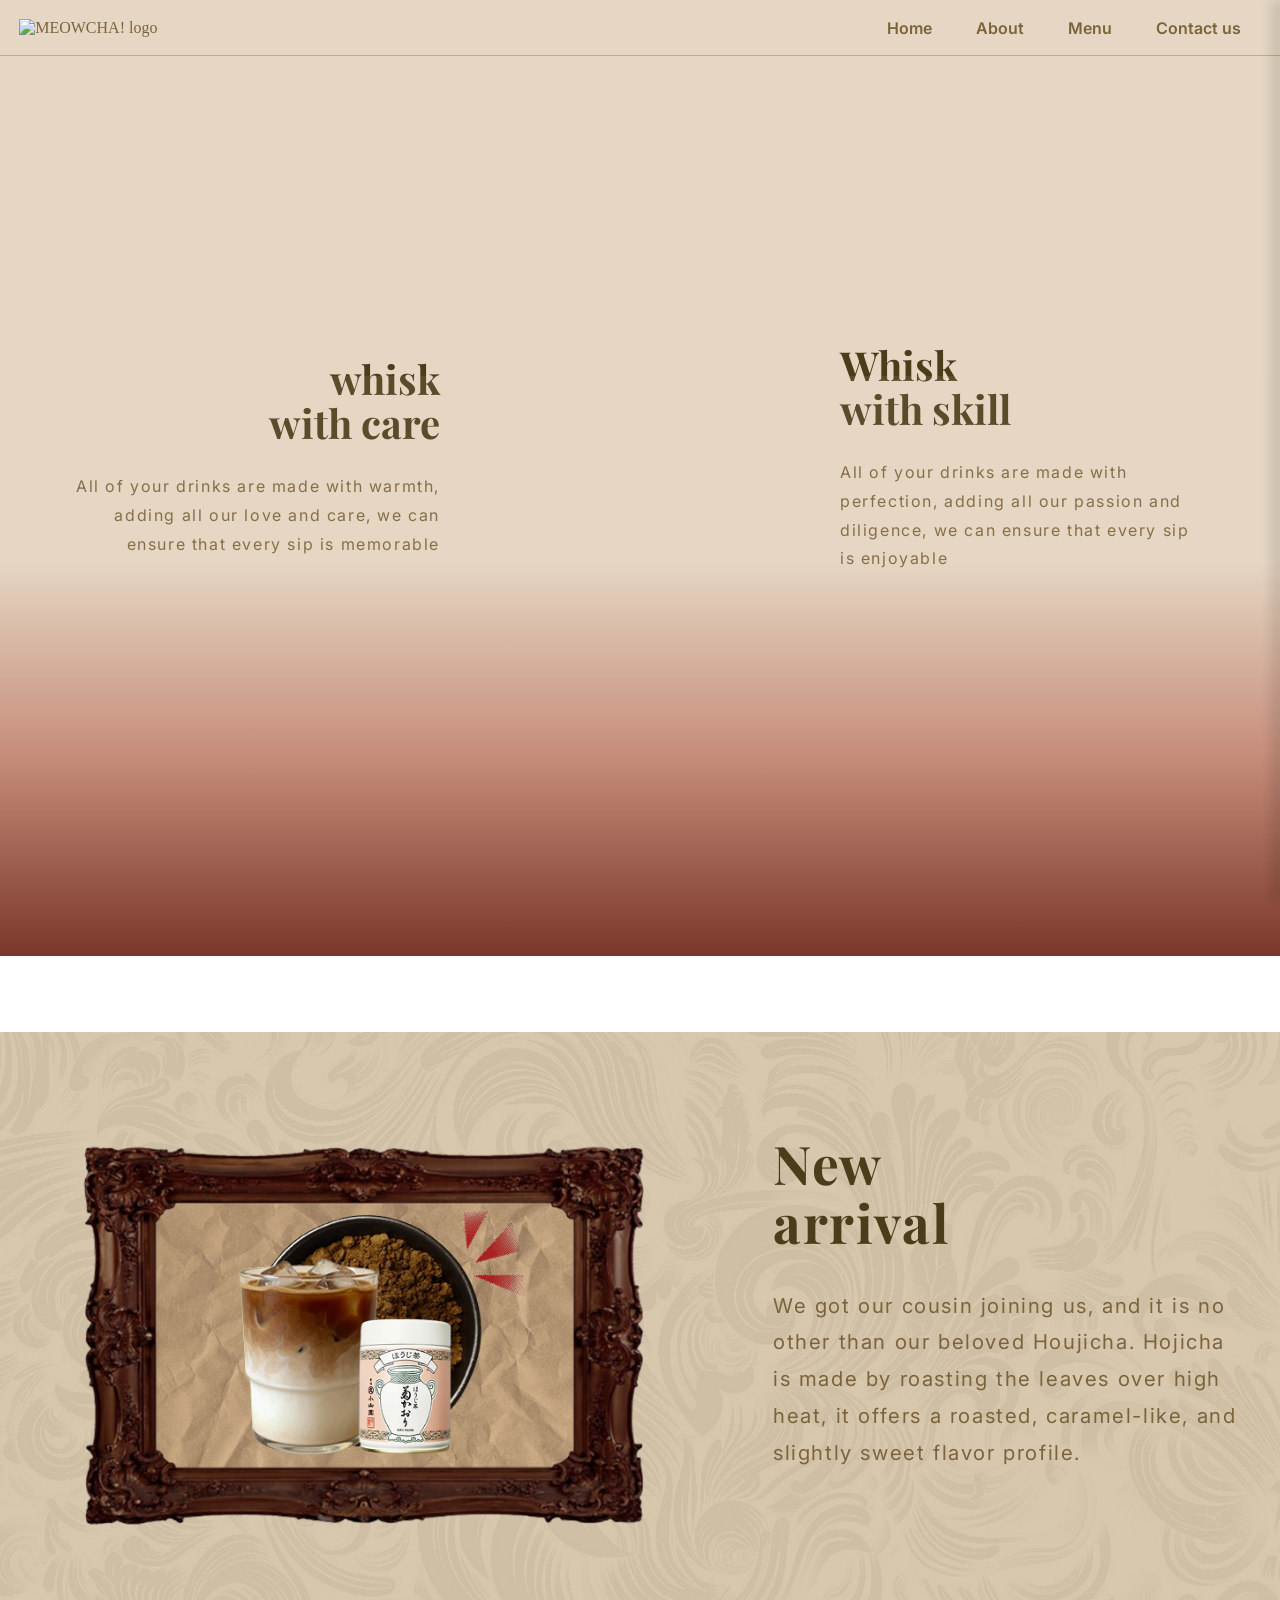
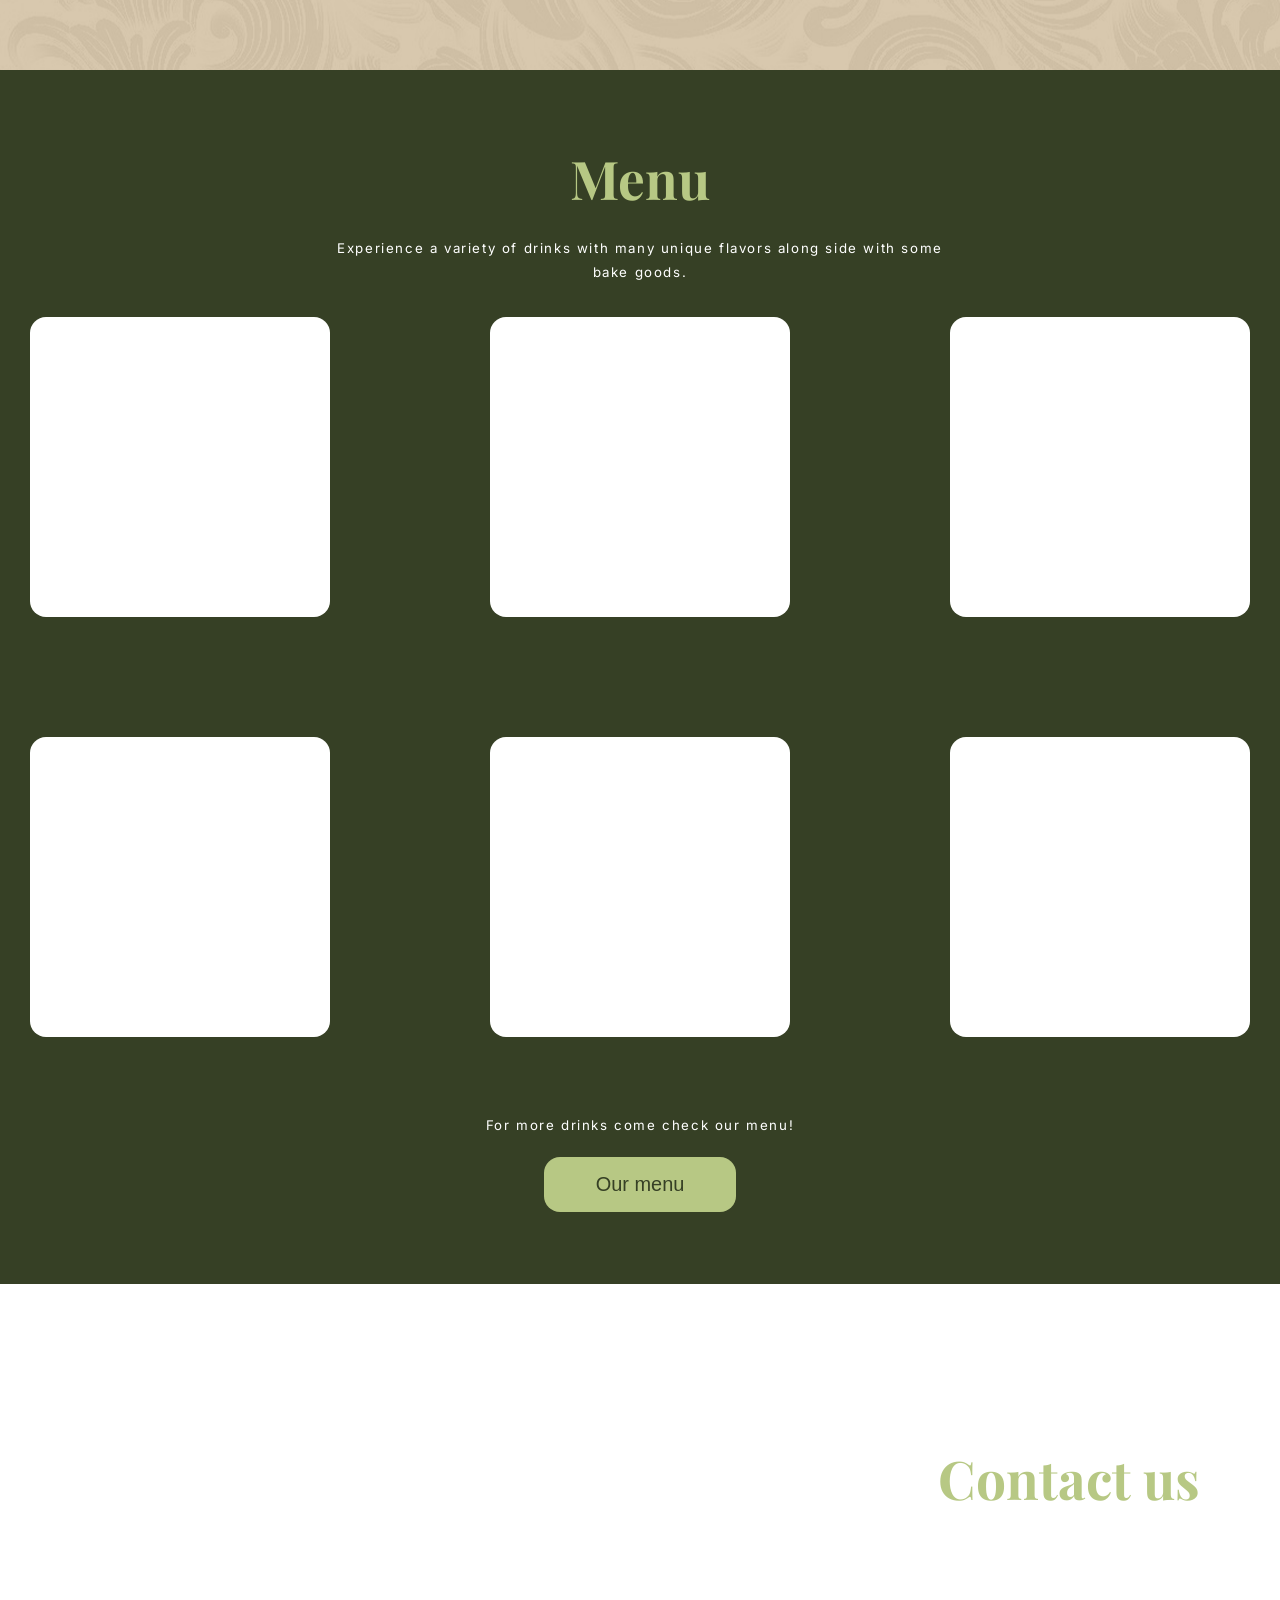
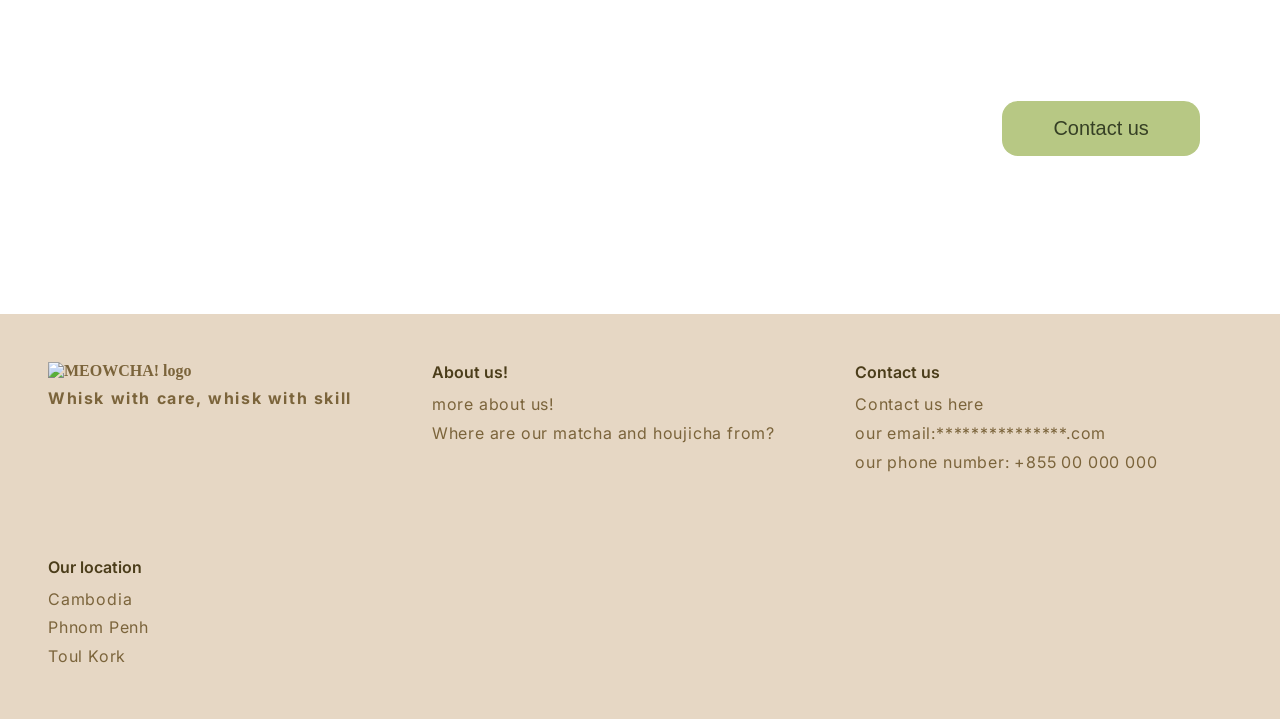
==== index.html @ 9edcc7bb "Changing the houjicha look, and adding backgroundstyle to the new arrival" ====
<!DOCTYPE html>
<html lang="en">
<head>
    <meta charset="UTF-8">
    <meta name="viewport" content="width=device-width, initial-scale=1.0">
    <link rel="stylesheet" href="style.css">
    <title>MEOWCHA!</title>
    <link rel="preconnect" href="https://fonts.googleapis.com">
    <link rel="preconnect" href="https://fonts.gstatic.com" crossorigin>
    <link href="https://fonts.googleapis.com/css2?family=Inter:ital,opsz,wght@0,14..32,100..900;1,14..32,100..900&family=Playfair+Display:ital,wght@0,400..900;1,400..900&display=swap" rel="stylesheet">
</head>
<body>

    <header>
        <input type="checkbox" id="menu_toggle" class="menu_toggle">
    
        <div class="container_nav">
            <a href="index.html"><img id="logo" src="./src/MEOWCHA!.svg" alt="MEOWCHA! logo"></a>

            <nav class="navbar">
                <ul class="nav_links">
                    <li><a href="index.html">Home</a></li>
                    <li><a href="aboutUs.html">About</a></li>
                    <li><a href="menu.html">Menu</a></li>
                    <li><a href="contactUs.html">Contact us</a></li>
                </ul>
            </nav>

            <label for="menu_toggle" class="hamburger_btn">
                <svg xmlns="http://www.w3.org/2000/svg" height="24px" viewBox="0 -960 960 960" width="24px" fill="#7B643B"><path d="M120-240v-80h720v80H120Zm0-200v-80h720v80H120Zm0-200v-80h720v80H120Z"/></svg>
            </label>
        </div>

        <div class="container_sidebar">
            <label for="menu_toggle" class="close_sidebar">
                <svg xmlns="http://www.w3.org/2000/svg" height="24px" viewBox="0 -960 960 960" width="24px" fill="#7B643B"><path d="m256-200-56-56 224-224-224-224 56-56 224 224 224-224 56 56-224 224 224 224-56 56-224-224-224 224Z"/></svg>
            </label>
            <div class="line"></div>
            <nav class="sidebar">
                <ul class="sidebar_link">
                    <li><a href="index.html">Home</a></li>
                    <li><a href="aboutUs.html">About</a></li>
                    <li><a href="menu.html">Menu</a></li>
                    <li><a href="contactUs.html">Contact us</a></li>
                </ul>
            </nav>
        </div>

        <div class="overlay"></div>
    </header>
    
    <div class="hero_container">
        <div id="text1" class="text_container">
            <h1>whisk</h1>
            <h1>with care</h1>
            <div class="textPadding"></div>
            <p>All of your drinks are made with warmth, adding all our love and care, we can ensure that every sip is memorable</p>
        </div>

        <div class="hero_matcha">
            <img src="./src/hero.png" alt="">
        </div>

        <div class="text_container">
            <h1>Whisk</h1>
            <h1>with skill</h1>
            <div class="textPadding"></div>
            <p>All of your drinks are made with perfection, adding all our passion and diligence, we can ensure that every sip is enjoyable</p>
        </div>

        <div class="hero_mask"></div>
    </div>

    <div class="greenBanner">
        <h1>When life hurts, MEOWCHA! heals</h1>
    </div>


    <div class="new_arrival_container">
        <div class="hojicha">
            <img src="./src/Group 8.png" alt="">
        </div>

        <div class="text_container1">
            <h1>New</h1>
            <h1>arrival</h1>
            <div class="textPadding1"></div>
            <p>We got our cousin joining us, and it is no other than our beloved Houjicha. Hojicha is made by roasting the leaves over high heat, it offers a roasted, caramel-like, and slightly sweet flavor profile.</p>
        </div>

        <div class="backgroundStyle1"></div>
    </div>


    <div class="menu_container">
        <div class="text_container2">
            <h1>Menu</h1>
            <p>Experience a variety of drinks with many unique flavors along side with some bake goods.</p>
        </div>
        
        <div id="item_container_padding" class="item_container">
            <div class="item"><img src="./src/download (6) 1.png" alt=""></div>
            <div class="item"><img src="./src/download (8) 1.png" alt=""></div>
            <div class="item"><img src="./src/download (7) 1.png" alt=""></div>
        </div>

        <div class="item_container">
            <div class="item"><img src="./src/croissant.png" alt=""></div>
            <div class="item"><img src="./src/cookie.png" alt=""></div>
            <div class="item"><img src="./src/cake.png" alt=""></div>
        </div>

        <div class="text_container3">
            <p>For more drinks come check our menu!</p>
            <a href="menu.html"><button>Our menu</button></a>
        </div>
    </div>

    <div class="contact_container">
        <div class="text_container4">
            <h1>Contact us</h1>
            <p>Tell us if you need anything, book us for events, or parties. If there are any problems please contact us, so that we can discuss the issues and improve on our mistakes.</p>
            <a href="contactUs.html"><button>Contact us</button></a>
        </div>
    </div>

    <footer>
        <div class="footer_container">
            <div class="footer_column">
                <a href="#logo"><img src="./src/MEOWCHA!.svg" alt="MEOWCHA! logo"></a>
                <h4>Whisk with care, whisk with skill</h4>
            </div>

            <div class="footer_column1">
                <a class="footer_top" href="aboutUs.html">About us!</a>
                <ul class="footer_list_container">
                    <li><a href="aboutUs.html#moreAboutUs">more about us!</a></li>
                    <li><a href="aboutUs.html#where">Where are our matcha and houjicha from?</a></li>
                </ul>
            </div>

            <div class="footer_column1">
                <a class="footer_top" href="contactUs.html">Contact us</a>
                <ul class="footer_list_container">
                    <li><a href="contactUs.html">Contact us here</a></li>
                    <li><a href="">our email:***************.com</a></li>
                    <li><a href="">our phone number: +855 00 000 000</a></li>
                </ul>
            </div>

            <div class="footer_column1">
                <a class="footer_top" href="https://www.google.com/maps/place/Toul+Kork+District,+Phnom+Penh/@11.5694285,104.8975468,14z/data=!3m1!4b1!4m6!3m5!1s0x310951725d8c4835:0x2047e2df9364f385!8m2!3d11.5726398!4d104.899008!16s%2Fg%2F1v_s3c3d?entry=ttu&g_ep=EgoyMDI2MDYwOS4wIKXMDSoASAFQAw%3D%3D" target="_blank">Our location</a>
                <ul class="footer_list_container">
                    <li><a href="https://www.google.com/maps/place/Cambodia/@12.1454395,104.9824451,7z/data=!3m1!4b1!4m6!3m5!1s0x310787bfd4dc3743:0xe4b7bfe089f41253!8m2!3d12.565679!4d104.990963!16zL20vMDF4Ymd4?entry=ttu&g_ep=EgoyMDI2MDYwOS4wIKXMDSoASAFQAw%3D%3D" target="_blank">Cambodia</a></li>
                    <li><a href="https://www.google.com/maps/place/Phnom+Penh/@11.5793642,104.8901867,11z/data=!3m1!4b1!4m6!3m5!1s0x3109513dc76a6be3:0x9c010ee85ab525bb!8m2!3d11.5563738!4d104.9282099!16zL20vMGRsd2o?entry=ttu&g_ep=EgoyMDI2MDYwOS4wIKXMDSoASAFQAw%3D%3D" target="_blank">Phnom Penh</a></li>
                    <li><a href="https://www.google.com/maps/place/Toul+Kork+District,+Phnom+Penh/@11.5694277,104.8769471,14z/data=!3m1!4b1!4m6!3m5!1s0x310951725d8c4835:0x2047e2df9364f385!8m2!3d11.5726398!4d104.899008!16s%2Fg%2F1v_s3c3d?entry=ttu&g_ep=EgoyMDI2MDYwOS4wIKXMDSoASAFQAw%3D%3D" target="_blank">Toul Kork</a></li>
                </ul>
            </div>
        </div>
    </footer>


</body>
</html>
---- style.css ----
:root {
    --base:#E6D7C4; 
    --lightBrown:#7B643B;
    --darkBrown:#4B3D1A;
    --sand:#CFBB9A;
    --darkRed:#6E2518;
    --lightGreen:#B7C884;
    --darkGreen:#364025;
}

* {
    margin: 0;
    padding: 0;
    box-sizing: border-box;
}

body {
    min-height: 100vh;
}

header {
    border-bottom: 1px solid #BCAD91;
    background-color: var(--base);
}

.container_sidebar {
    position: fixed;
    display: flex;
    /* display: none; */
    flex-direction: column;
    padding: 1rem 2rem;
    height: 100vh;
    width: 230px;
    top: 0;
    right: 0;
    z-index: 999;
    background-color:rgb(230, 215, 196);
    box-shadow: -10px 0 10px rgba(0, 0, 0, 0.1);
    gap: 1.5rem;
    transform: translateX(100%);
    transition: transform 0.9s ease;
}

.overlay {
    position: fixed;
    top: 0;
    left: 0;
    width: 100vw;
    height: 100vh;
    background-color: rgba(0, 0, 0, 0.6);
    z-index: 6;
    opacity: 0;
    pointer-events: none;
    transition: opacity 0.9s ease;
}

/* .container_sidebar svg {
    margin-left: 10rem;
} */

.sidebar_link li {
    list-style-type: none;
    padding-bottom: 1.5rem;
    font-weight: 600;
}

.sidebar_link a {
    position: relative;
}

.sidebar_link a:after {
    content: "";
    position: absolute;
    background-color: #6E2518;
    height: 3px;
    width: 0px;
    left: 0px;
    bottom: -5px;
    transition: 0.5s;
}

.sidebar_link a:hover {
    color: #634d27;
}

.sidebar_link a:hover:after {
    width: 100%;
}

.close_sidebar svg path {
    fill: var(--lightBrown);
    transition: fill 0.3s ease;
    transition: scale 0.2s ease;
}

.close_sidebar:hover svg path {
    fill: var(--darkRed);
    scale: 1.1;
}

.line {
    border-top: 1px solid #BCAD91;
}

.menu_toggle {
    display: none;
}

input#menu_toggle {
    display: none !important;
}

.hamburger_btn {
    display: none;
    cursor: pointer;
}

.hamburger_btn svg path {
    fill: var(--lightBrown);
    transition: fill 0.3s ease;
    transition: scale 0.2s ease;
}

.hamburger_btn:hover svg path {
    fill: var(--darkRed);
    scale: 1.1;
}

.menu_toggle:checked ~ .container_sidebar {
    transform: translateX(0);
    transition: transform 0.9s ease;
}

.menu_toggle:checked ~ .overlay {
    /* backdrop-filter: blur(5px); */
    opacity: 0.9;
    pointer-events: auto;
}

/* @keyframes slideIn {
    from {
        transform: translateX(100%);
    }
    to{
        transform: translateX(0);
    }
} */

.close_sidebar {
    cursor: pointer;
    /* margin-left: auto; */
    align-self: flex-end;
    display: block;
    width: fit-content;
}

.container_nav {
    display: flex;
    justify-content: space-between;
    align-items: center;
    height: 55px;
    max-width: 1600px;
    padding: 0 1.2rem;
    margin: 0 auto;
}

.nav_links li {
    display: inline-block;
    padding: 15px;
    font-weight: 600;
}

.nav_links a {
    position: relative;
    padding: 0 5px;
}

.nav_links a:after {
    content: "";
    position: absolute;
    background-color: var(--darkRed);
    height: 3px;
    width: 0px;
    left: 0px;
    bottom: -5px;
    transition: 0.3s;
}

.nav_links a:hover {
    color: #634d27;
}

.nav_links a:hover:after {
    width: 100%;
}

#logo {
    transition: 200ms ease;
}

#logo:hover {
    scale: 1.05;
}

li {
    font-family: "Inter", sans-serif;
    color: var(--lightBrown);
}

h1 {
    font-family: "Playfair Display", serif;
}

p, h4 {
    font-family: "Inter", sans-serif;
    letter-spacing: 0.1rem;
}

a {
    text-decoration: none;
    color: var(--lightBrown);
}

button {
    cursor: pointer;
}

.hero_container {
    display: flex;
    align-items: center;
    justify-content: center;
    position: relative;
    max-width: 100vw;
    width: 100%;
    min-height: 100vh;
    margin: 0 auto;
    padding: 0 2rem;
    background-color: var(--base);
    background-image: url(./src/stringB1.png);
    background-repeat: no-repeat;
    background-position: center;
    background-attachment: fixed;
    background-size: cover;
}

.hero_mask {
    position: absolute;
    bottom: 0px;
    z-index: 3;
    width: 100%;
    height: 580px;
    background-image: linear-gradient(to top,rgba(110, 37, 24, 0.90) 0%, rgba(161, 54, 35, 0.45) 35%, rgba(230, 215, 196, 0.1) 68%);
    opacity: 100%;
}

/* .hero_container .contain {
    flex: 1;
} */

.hero_matcha {
    width: clamp(19rem, 25rem, 30rem);
    /* transform: translateY(20%); */
    animation-name: slideInFade;
    animation-duration: 1s;
    animation-timing-function: ease-in;
}

@keyframes slideInFade {
    0% {
        transform: translateY(50%);
        opacity: 0;
    }
    100% {
        transform: translateY(0%);
        opacity: 1;
    }
}

.hero_matcha img {
    width: 100%;
}

.text_container {
    width: 30%;
    max-width: 27.5rem;
    min-width: 10rem;
    padding-bottom: 6rem;
    animation-name: slideInFadeText;
    animation-duration: 0.8s;
    animation-fill-mode: both;
    animation-delay: 1.2s;
    animation-timing-function: ease-in;
}

@keyframes slideInFadeText {
    0% {
        transform: translateY(70%);
        opacity: 0;
    }
    100% {
        transform: translateY(0%);
        opacity: 1;
    }
}

.text_container h1 p {
    width: 100%;
}

.textPadding {
    height: 3vh;
}

#text1 {
    text-align: right;
}

.text_container h1 {
    color: var(--darkBrown);
    line-height: 1.1;
    /* font-size: 3rem; */
    font-size: clamp(2rem, 3.13vw, 6rem);
}

.text_container p {
    color: var(--lightBrown);
    line-height: 1.8;
    font-size: clamp(0.9rem, 1.25vw, 1.9rem);
}

.greenBanner {
    display: flex;
    justify-content: center;
    align-items: center;
    max-width: 100vw;
    height: 4.75rem;
    background-image: url(./src/greenBanner.png);
    background-repeat: no-repeat;
    background-size: cover;
    background-position: center;
}

.greenBanner h1 {
    color: rgba(255, 255, 255, 0.934);
    font-size: clamp(1.3rem, 1.8vw, 3.5rem);
    font-weight: 300px;
}

.new_arrival_container {
    position: relative;
    display: flex;
    /* align-items: center; */
    max-width: 100vw;
    /* min-height: calc(100vh - 76px); */
    margin: 0 auto;
    padding: 0 2rem;
    padding-bottom: 10vw;
    gap: clamp(4rem, 9vw, 12rem);
    background-color: var(--sand);
}

.hojicha {
    padding-top: 8vw;
    padding-left: 3vw;
    min-width: 50%;
    /* max-width: 50vw; */
    width: clamp(18rem, 50vw, 40rem);
    z-index: 3;
}

.hojicha img {
    width: 100%;
}

.text_container1 {
    width: 40%;
    padding-top: 8vw;
    min-width: 15rem;
    z-index: 3;
}
.textPadding1 {
    height: 4vh;
}

.text_container1 h1 p{
    width: 100%;
}

.text_container1 h1 {
    color: var(--darkBrown);
    line-height: 1.1;
    font-size: clamp(2.8rem, 4.16vw, 5.5rem);
    font-weight: 300px;
    letter-spacing: 0.1rem;
}

.text_container1 p {
    color: var(--lightBrown);
    line-height: 1.8;
    font-size: clamp(0.9rem, 1.6vw, 2rem);
}

.text_container1 h1, .text_container1 p, .hojicha img {
    position: relative;
    z-index: 3;
}

.backgroundStyle1 {
    width: 100%;
    height: 100%;
    top: 0;
    left: 0;
    position: absolute;
    background-image: url(./src/backgroundForNew.png);
    z-index: 2;
}


.menu_container {
    display: flex;
    flex-direction: column;
    align-items: center;
    max-width: 100vw;
    margin: 0 auto;
    padding: 4.5rem 2rem;
    gap: 2rem;
    background-color: var(--darkGreen);
}

.text_container2 {
    /* width: 50%; */
    text-align: center;
}

.text_container2 h1 p {
    width: 100%;
}

.text_container2 h1 {
    font-size: clamp(2.5rem, 4.16vw, 6rem);
    color: var(--lightGreen);
}

.text_container2 p {
    color: white;
    max-width: 620px;
    line-height: 1.8;
    padding-top: 1.5rem;
    font-size: clamp(0.8rem, 1.04vw, 1.5rem);
}

.item_container {
    display: flex;
    gap: 10rem;
    padding-bottom: 3rem;
}

#item_container_padding {
    padding-bottom: 5.5rem;
}

.item {
    display: flex;
    justify-content: center;
    align-items: center;
    width: 18.75rem;
    min-width: 18.75rem;
    height: 18.75rem;
    background-color: white;
    border-radius: 1rem;
    transition: 200ms ease;
}

.item img {
    height: 100%;
}

.item:hover {
    scale: 1.05;
}

.text_container3 {
    text-align: center;
}

.text_container3 p button {
    width: 100%;
}

.text_container3 p {
    color: white;
    margin-bottom: clamp(1.3rem, 1.87vw, 2.2rem);
    font-size: clamp(0.8rem, 1.04vw, 1.5rem);
}

.text_container3 button {
    background-color: var(--lightGreen);
    color: var(--darkGreen);
    border: none;
    border-radius: 1rem;
    padding: 1rem 3.2rem;
    font-size: clamp(1rem, 1.56vw, 2rem);
    transition: 200ms ease;
}

.text_container3 button:hover {
    scale: 1.07;
}

.contact_container {
    display: flex;
    justify-content: flex-end;
    align-items: center;
    max-width: 1600px;
    height: 70vh;
    margin: 0 auto;
    padding: 4.5rem 5rem;
    background-image: url(./src/matchaBanner.png);
    background-repeat: no-repeat;
    background-size: cover;
    background-position: center;
}

.text_container4 {
    width: 60%;
    text-align: right;
    min-width: 15rem;
}

.text_container4 h1 {
    color: var(--lightGreen);
    font-size: clamp(3rem, 4.16vw, 5rem);
    padding-bottom: 2.5rem;
}

.text_container4 p {
    color: white;
    padding-bottom: 2.5rem;
    font-size: clamp(1rem, 1.56vw, 2rem);
    line-height: 1.8;
}

.text_container4 button {
    background-color: var(--lightGreen);
    color: var(--darkGreen);
    border: none;
    border-radius: 1rem;
    padding: 1rem 3.2rem;
    font-size: clamp(1rem, 1.56vw, 2rem);
    transition: 200ms ease;
}

.text_container4 button:hover {
    scale: 1.07;
}

footer {
    background-color: var(--base);
}

.footer_container {
    display: flex;
    flex-wrap: wrap;
    margin: 0 auto;
    padding: 3rem 3rem;
    gap: 5rem;
}

.footer_top {
    display: inline-block;
    transition: 200ms ease;
}

.footer_top:hover {
    scale: 1.08;
}

.footer_list_container {
    list-style-type: none;
    margin-top: 0.5rem;
}

.footer_list_container li {
    line-height: 1.8;
    letter-spacing: 0.05rem;
}

.footer_column a {
    display: inline-block;
    transition: 200ms ease;
}

.footer_column a:hover {
    scale: 1.05;
}

.footer_list_container li {
    transition: 200ms ease;
}

.footer_list_container li:hover {
    scale: 1.05;
}

.footer_column {
    color: var(--lightBrown);
    font-weight: 700;
}

.footer_column h4 {
    padding-top: 0.5rem;
}

.footer_top {
    color: var(--darkBrown);
    font-family: "Inter", sans-serif;
    font-weight: 600;
}

@media (max-width: 768px) {
    .hamburger_btn {
        display: block;
    }

    .navbar {
        display: none;
    }
}

@media (max-width: 1223px) {
    .item_container {
        width: 50rem;
        overflow-x: scroll;
    }
}

@media (max-width: 830px) {

    .new_arrival_container {
        padding-left: 0;
    }
    
    .hojicha {
        padding-top: 11vw;
    }

    .text_container1 {
        min-width: 45%;
    }
}

@media (max-width: 810px) {
    .item_container {
        width: 18.75rem;
        overflow-x: scroll;
    }
}

@media (max-width: 730px) {
    .hero_container {
        display: flex;
        flex-direction: column;
        /* background-position-x: -28rem; */
        background-attachment: scroll;
    }

    .hero_matcha {
        width: 16rem;
        /* order: 1; */
    }

    .text_container {
        min-width: 21rem;
        /* order: 2; */
    }

    #text1 {
        padding-top: 8rem;
    }

    .new_arrival_container {
        display: flex;
        flex-direction: column;
        align-items: center;
    }

    .text_container1 {
        padding-top: 0px;
        text-align: center;
        min-width: 25rem;
    }
}

@media (max-width: 360px) {
    .hero_container {
        padding: 0rem 1rem;
    }

    .text_container {
        min-width: 18rem;
    }

    .text_container1 {
        min-width: 18rem;
    }

    .contact_container {
        display: flex;
        justify-content: center;
    }

    .text_container4 {
        text-align: center;
    }
}

html {
    scroll-behavior: smooth;
}
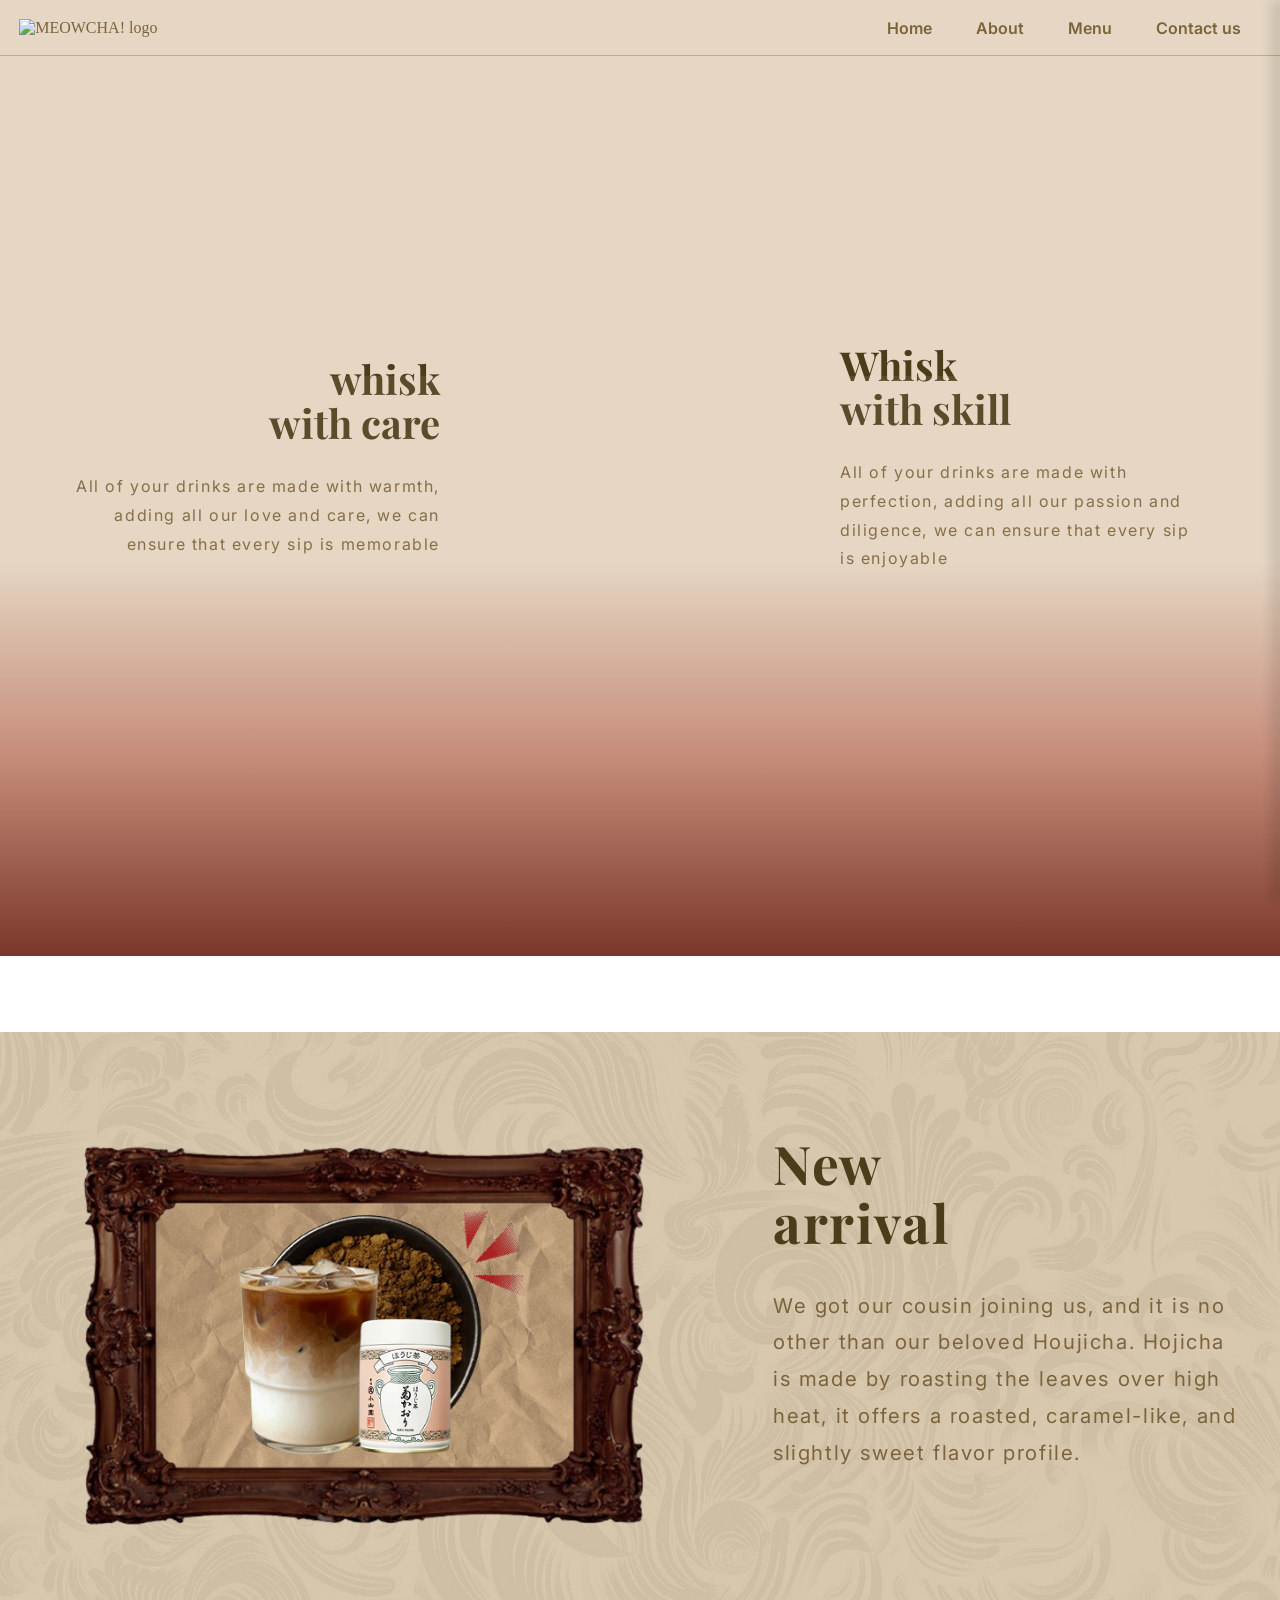
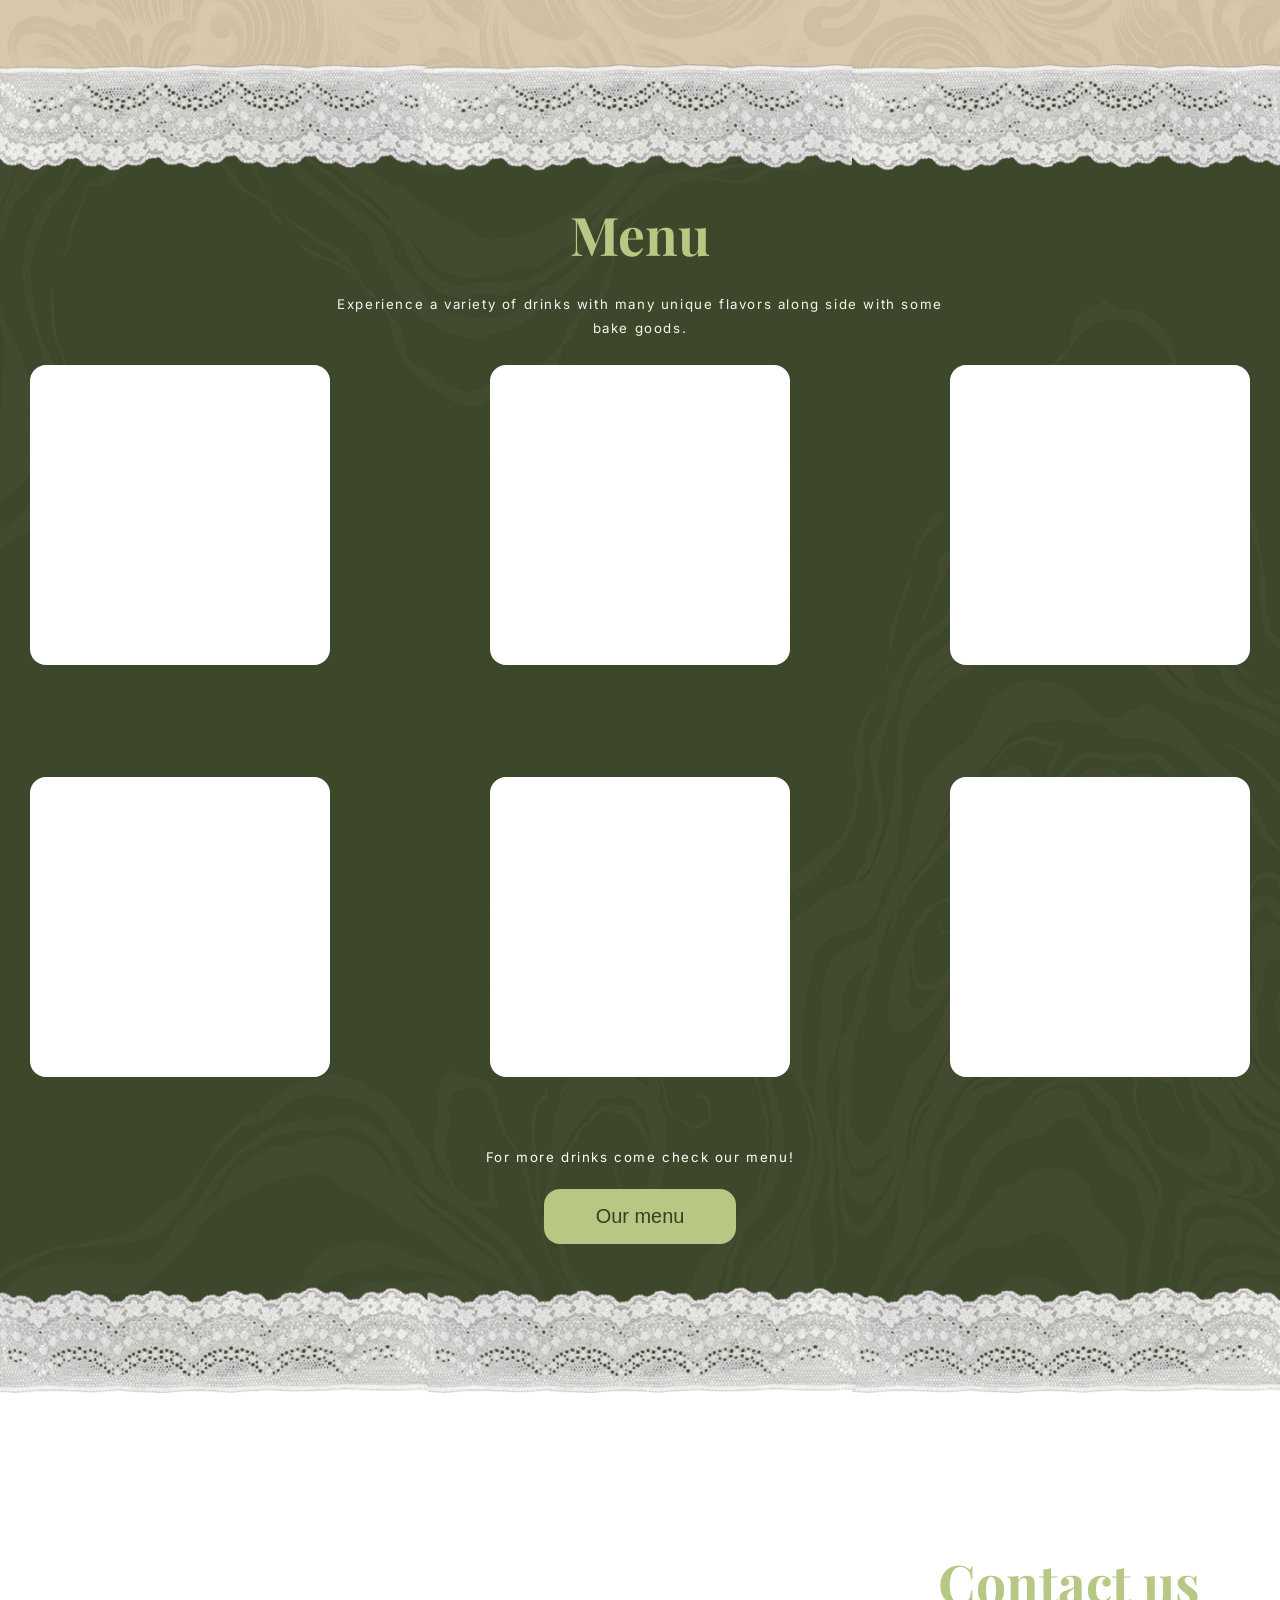
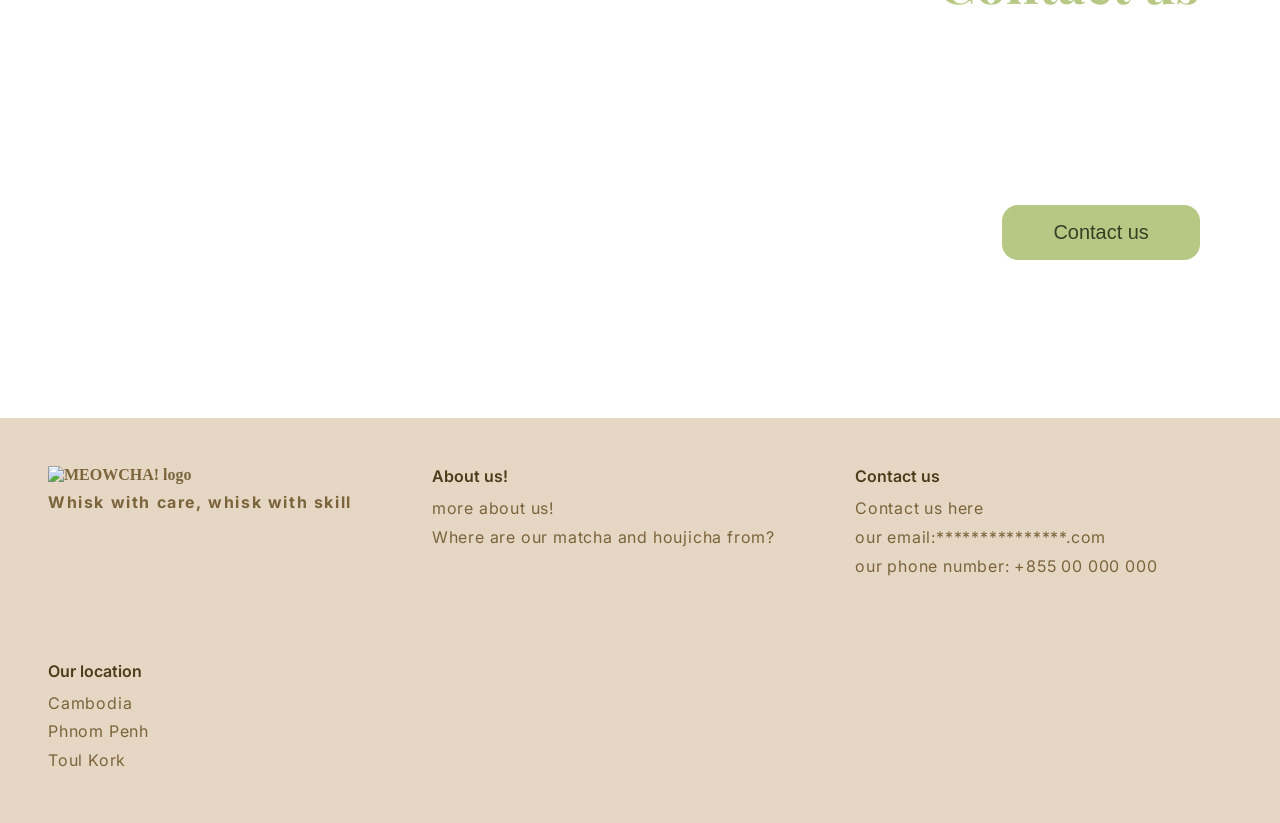
==== commit e8b5021e: "Adding backgroundStyle and laces to menu homepage" ====
--- a/index.html
+++ b/index.html
@@ -93,6 +93,8 @@
 
 
     <div class="menu_container">
+        <div class="laceTop"><img src="./src/lace.png" alt=""></div>
+
         <div class="text_container2">
             <h1>Menu</h1>
             <p>Experience a variety of drinks with many unique flavors along side with some bake goods.</p>
@@ -114,6 +116,9 @@
             <p>For more drinks come check our menu!</p>
             <a href="menu.html"><button>Our menu</button></a>
         </div>
+
+        <div class="laceBottom"><img src="./src/lace1.png" alt=""></div>
+        <div class="backgroundStyle2"></div>
     </div>
 
     <div class="contact_container">
--- a/style.css
+++ b/style.css
@@ -417,14 +417,35 @@
 
 
 .menu_container {
+    position: relative;
     display: flex;
     flex-direction: column;
     align-items: center;
     max-width: 100vw;
     margin: 0 auto;
-    padding: 4.5rem 2rem;
-    gap: 2rem;
+    padding: 8rem 2rem;
+    gap: 1.5rem;
     background-color: var(--darkGreen);
+}
+
+.laceTop {
+    position: absolute;
+    width: 100%;
+    top: -14px;
+}
+
+.laceTop img {
+    width: 100%;
+}
+
+.laceBottom {
+    position: absolute;
+    width: 100%;
+    bottom: -17px;
+}
+
+.laceBottom img {
+    width: 100%;
 }
 
 .text_container2 {
@@ -481,6 +502,7 @@
 
 .text_container3 {
     text-align: center;
+    padding-bottom: 1rem;
 }
 
 .text_container3 p button {
@@ -505,6 +527,24 @@
 
 .text_container3 button:hover {
     scale: 1.07;
+}
+
+.text_container2 h1, .text_container1 p, .text_container3 p, .text_container3 button, .item_container, .laceTop img, .laceBottom img {
+    position: relative;
+    z-index: 3;
+}
+
+.backgroundStyle2 {
+    width: 100%;
+    height: 100%;
+    top: 0;
+    left: 0;
+    position: absolute;
+    background-image: url(./src/greenBackground1.png);
+    background-repeat: no-repeat;
+    background-position: center;
+    background-size: cover;
+    z-index: 2;
 }
 
 .contact_container {
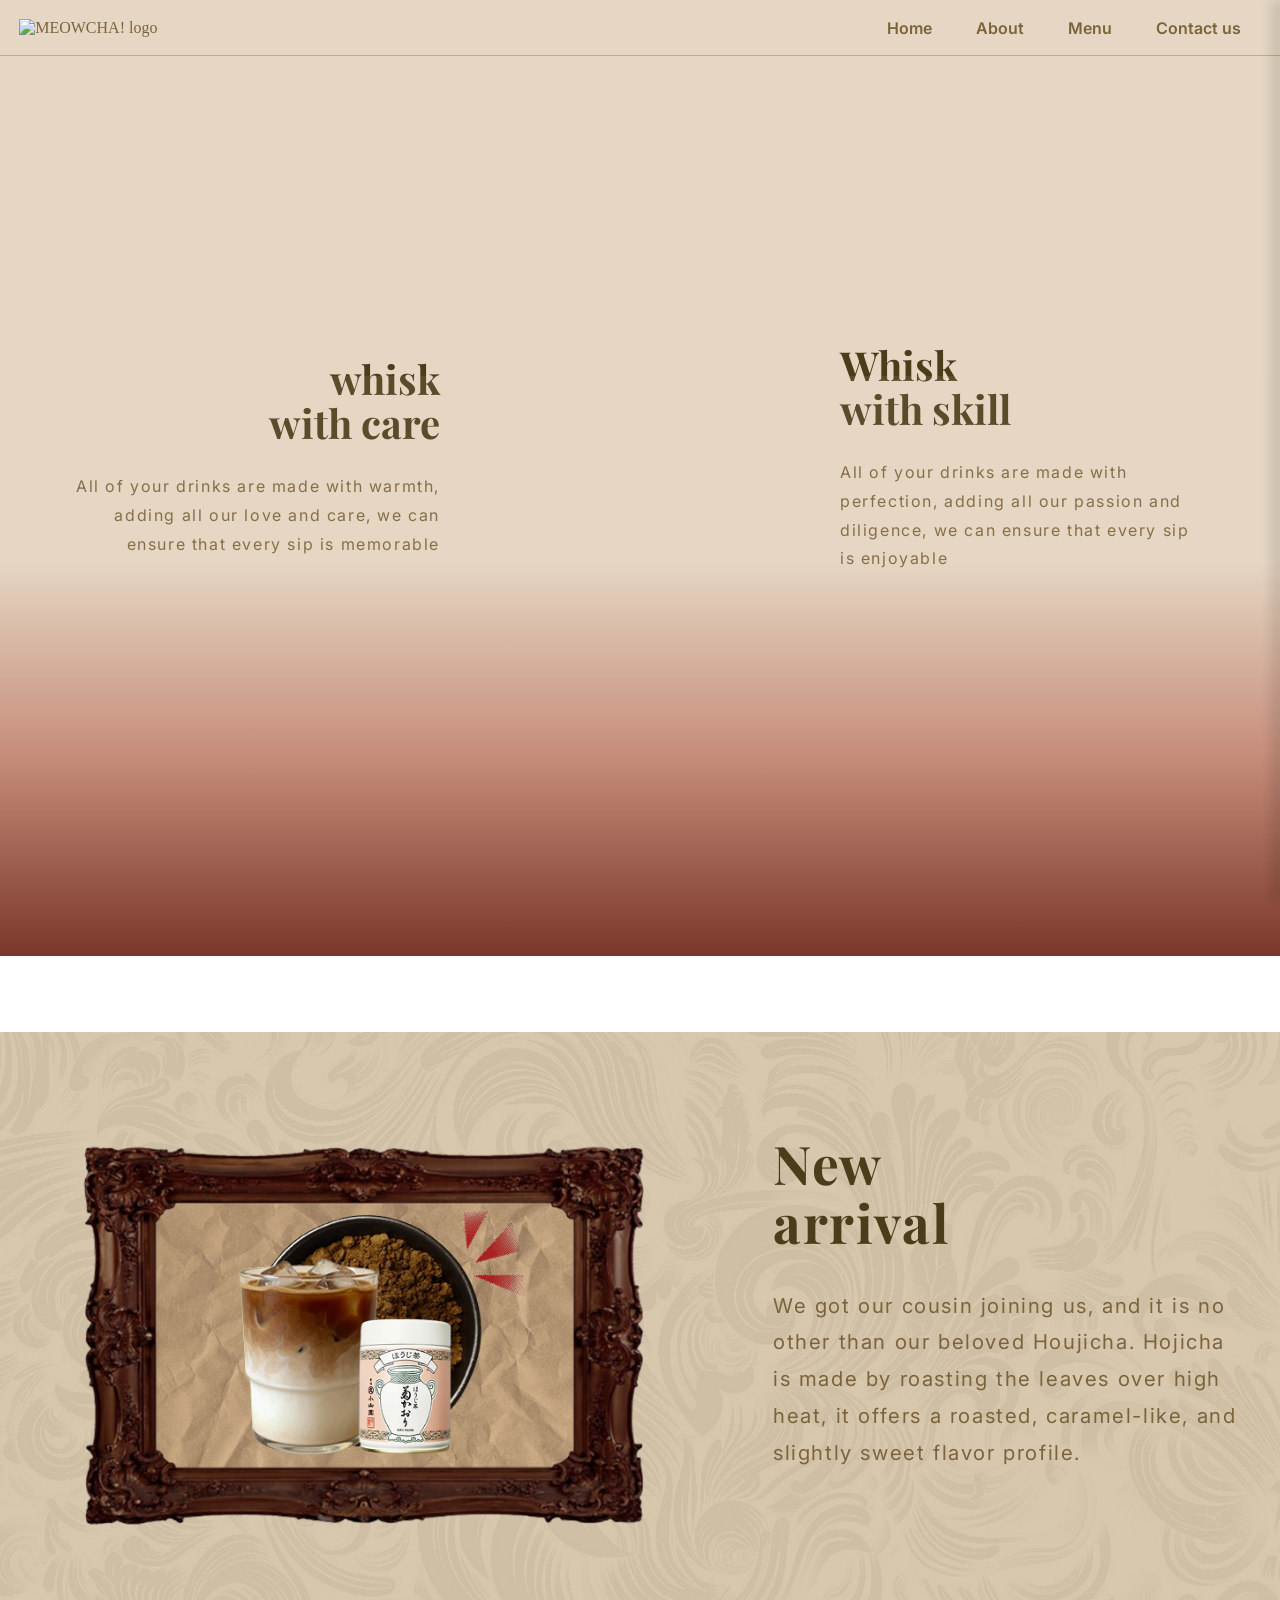
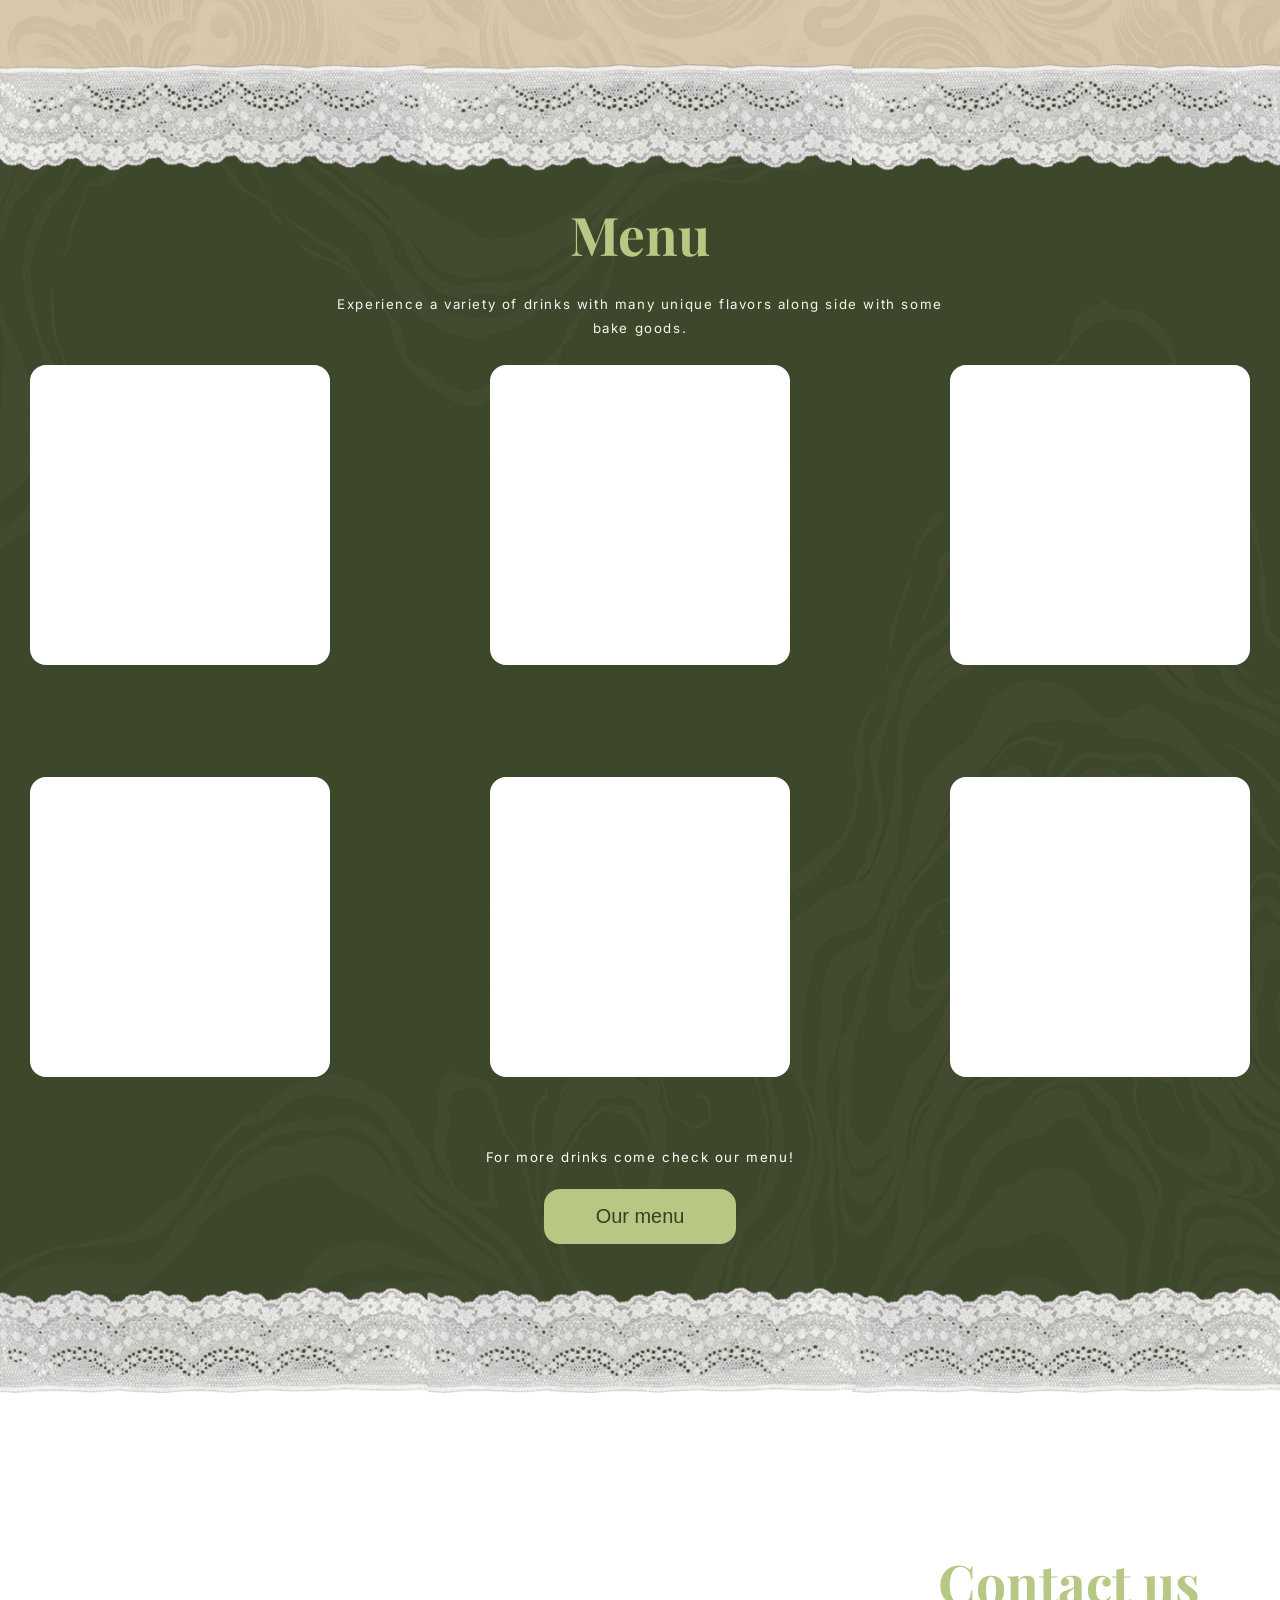
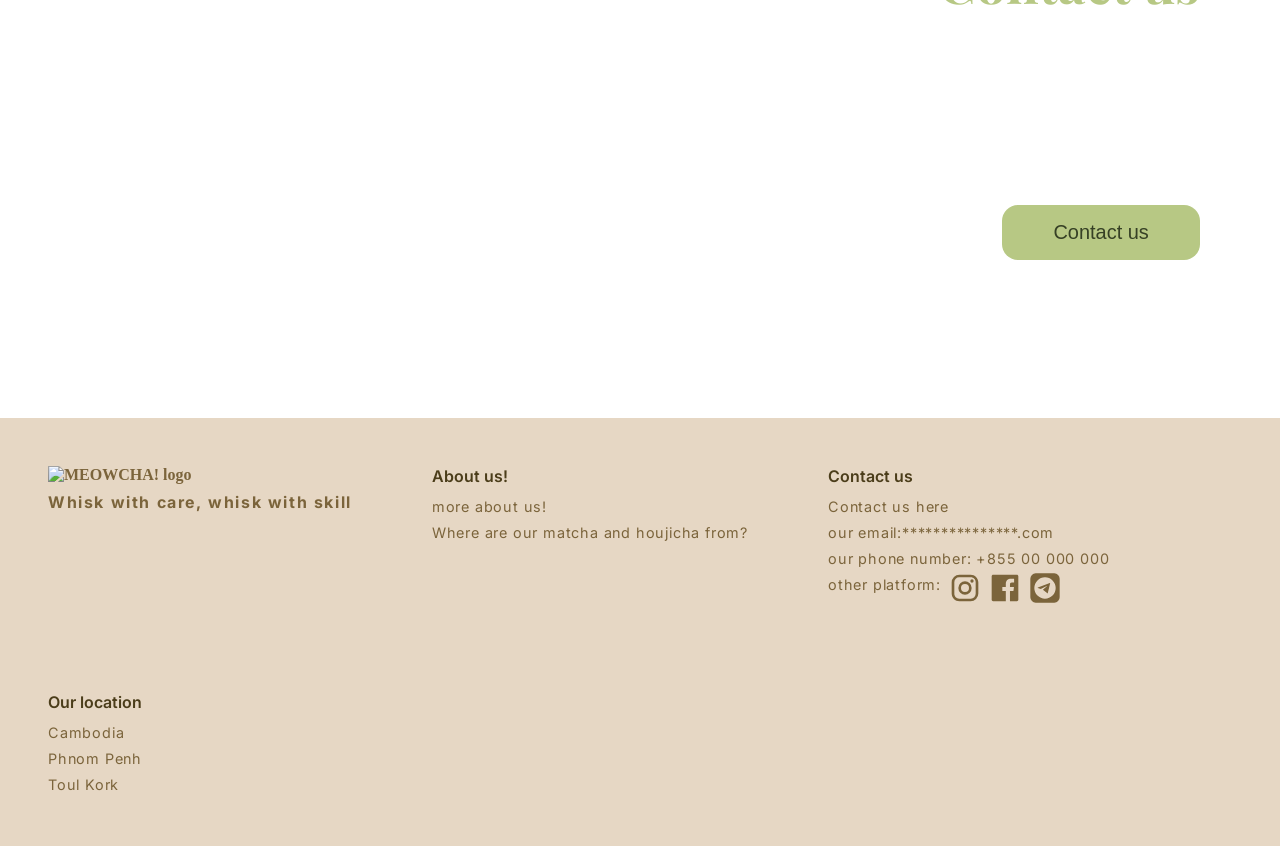
==== commit 789284b7: "Adding icon to footer" ====
--- a/index.html
+++ b/index.html
@@ -150,6 +150,28 @@
                     <li><a href="contactUs.html">Contact us here</a></li>
                     <li><a href="">our email:***************.com</a></li>
                     <li><a href="">our phone number: +855 00 000 000</a></li>
+                    <li id="align_icon"> other platform:
+                        <a href="">
+                            <svg xmlns="http://www.w3.org/2000/svg" width="1em" height="1em" viewBox="0 0 24 24" class="icon">
+                                <path d="M0 0h24v24H0z" fill="none" />
+                                <path fill="currentColor" d="M7.8 2h8.4C19.4 2 22 4.6 22 7.8v8.4a5.8 5.8 0 0 1-5.8 5.8H7.8C4.6 22 2 19.4 2 16.2V7.8A5.8 5.8 0 0 1 7.8 2m-.2 2A3.6 3.6 0 0 0 4 7.6v8.8C4 18.39 5.61 20 7.6 20h8.8a3.6 3.6 0 0 0 3.6-3.6V7.6C20 5.61 18.39 4 16.4 4zm9.65 1.5a1.25 1.25 0 0 1 1.25 1.25A1.25 1.25 0 0 1 17.25 8A1.25 1.25 0 0 1 16 6.75a1.25 1.25 0 0 1 1.25-1.25M12 7a5 5 0 0 1 5 5a5 5 0 0 1-5 5a5 5 0 0 1-5-5a5 5 0 0 1 5-5m0 2a3 3 0 0 0-3 3a3 3 0 0 0 3 3a3 3 0 0 0 3-3a3 3 0 0 0-3-3" />
+                            </svg>
+                        </a>
+
+                        <a href="">
+                            <svg xmlns="http://www.w3.org/2000/svg" width="1em" height="1em" viewBox="0 0 24 24" class="icon">
+                                <path d="M0 0h24v24H0z" fill="none" />
+                                <path fill="currentColor" fill-rule="evenodd" d="M15.725 22v-7.745h2.6l.389-3.018h-2.99V9.31c0-.874.243-1.47 1.497-1.47h1.598v-2.7a21 21 0 0 0-2.33-.12c-2.304 0-3.881 1.407-3.881 3.99v2.227H10v3.018h2.607V22H3.104C2.494 22 2 21.506 2 20.896V3.104C2 2.494 2.494 2 3.104 2h17.792C21.506 2 22 2.494 22 3.104v17.792c0 .61-.494 1.104-1.104 1.104z" />
+                            </svg>
+                        </a>
+
+                        <a href="">
+                            <svg xmlns="http://www.w3.org/2000/svg" width="1em" height="1em" viewBox="0 0 24 24" class="icon">
+                                <path d="M0 0h24v24H0z" fill="none" />
+                                <path fill="currentColor" fill-rule="evenodd" d="M5 1a4 4 0 0 0-4 4v14a4 4 0 0 0 4 4h14a4 4 0 0 0 4-4V5a4 4 0 0 0-4-4zm15 11a8 8 0 1 1-16 0a8 8 0 0 1 16 0m-13.468-.236c0-.074.049-.145.118-.17l8.963-3.417a.19.19 0 0 1 .185.034c.05.043.072.114.057.179l-1.788 7.518a.18.18 0 0 1-.114.129a.18.18 0 0 1-.17-.023l-3.375-2.718l3.012-2.702a.11.11 0 0 0 .017-.142a.11.11 0 0 0-.139-.036l-4.475 2.311l-2.173-.793a.19.19 0 0 1-.118-.17" clip-rule="evenodd" />
+                            </svg>
+                        </a>
+                    </li>
                 </ul>
             </div>
 
--- a/style.css
+++ b/style.css
@@ -498,6 +498,7 @@
 
 .item:hover {
     scale: 1.05;
+    box-shadow: rgba(0, 0, 0, 0.3) 0px 19px 38px, rgba(0, 0, 0, 0.22) 0px 15px 12px;
 }
 
 .text_container3 {
@@ -527,6 +528,8 @@
 
 .text_container3 button:hover {
     scale: 1.07;
+    background-color: #2b341d;
+    color: var(--lightGreen);
 }
 
 .text_container2 h1, .text_container1 p, .text_container3 p, .text_container3 button, .item_container, .laceTop img, .laceBottom img {
@@ -540,7 +543,7 @@
     top: 0;
     left: 0;
     position: absolute;
-    background-image: url(./src/greenBackground1.png);
+    background-image: url(./src/greenBackground1.png); /*next time use opacity property*/
     background-repeat: no-repeat;
     background-position: center;
     background-size: cover;
@@ -592,6 +595,8 @@
 
 .text_container4 button:hover {
     scale: 1.07;
+    background-color: #2b341d;
+    color: var(--lightGreen);
 }
 
 footer {
@@ -623,6 +628,8 @@
 .footer_list_container li {
     line-height: 1.8;
     letter-spacing: 0.05rem;
+    font-size: clamp(0.9rem, 1.04vw, 1rem);
+    transition: 200ms ease;
 }
 
 .footer_column a {
@@ -632,10 +639,6 @@
 
 .footer_column a:hover {
     scale: 1.05;
-}
-
-.footer_list_container li {
-    transition: 200ms ease;
 }
 
 .footer_list_container li:hover {
@@ -655,6 +658,22 @@
     color: var(--darkBrown);
     font-family: "Inter", sans-serif;
     font-weight: 600;
+}
+
+#align_icon {
+    display: flex;
+    gap: 0.5rem;
+}
+
+.icon {
+    border-radius: 0.5rem;
+    width: 32px;
+    height: 32px;
+    transition: 200ms ease;
+}
+
+.icon:hover {
+    scale: 1.1;
 }
 
 @media (max-width: 768px) {
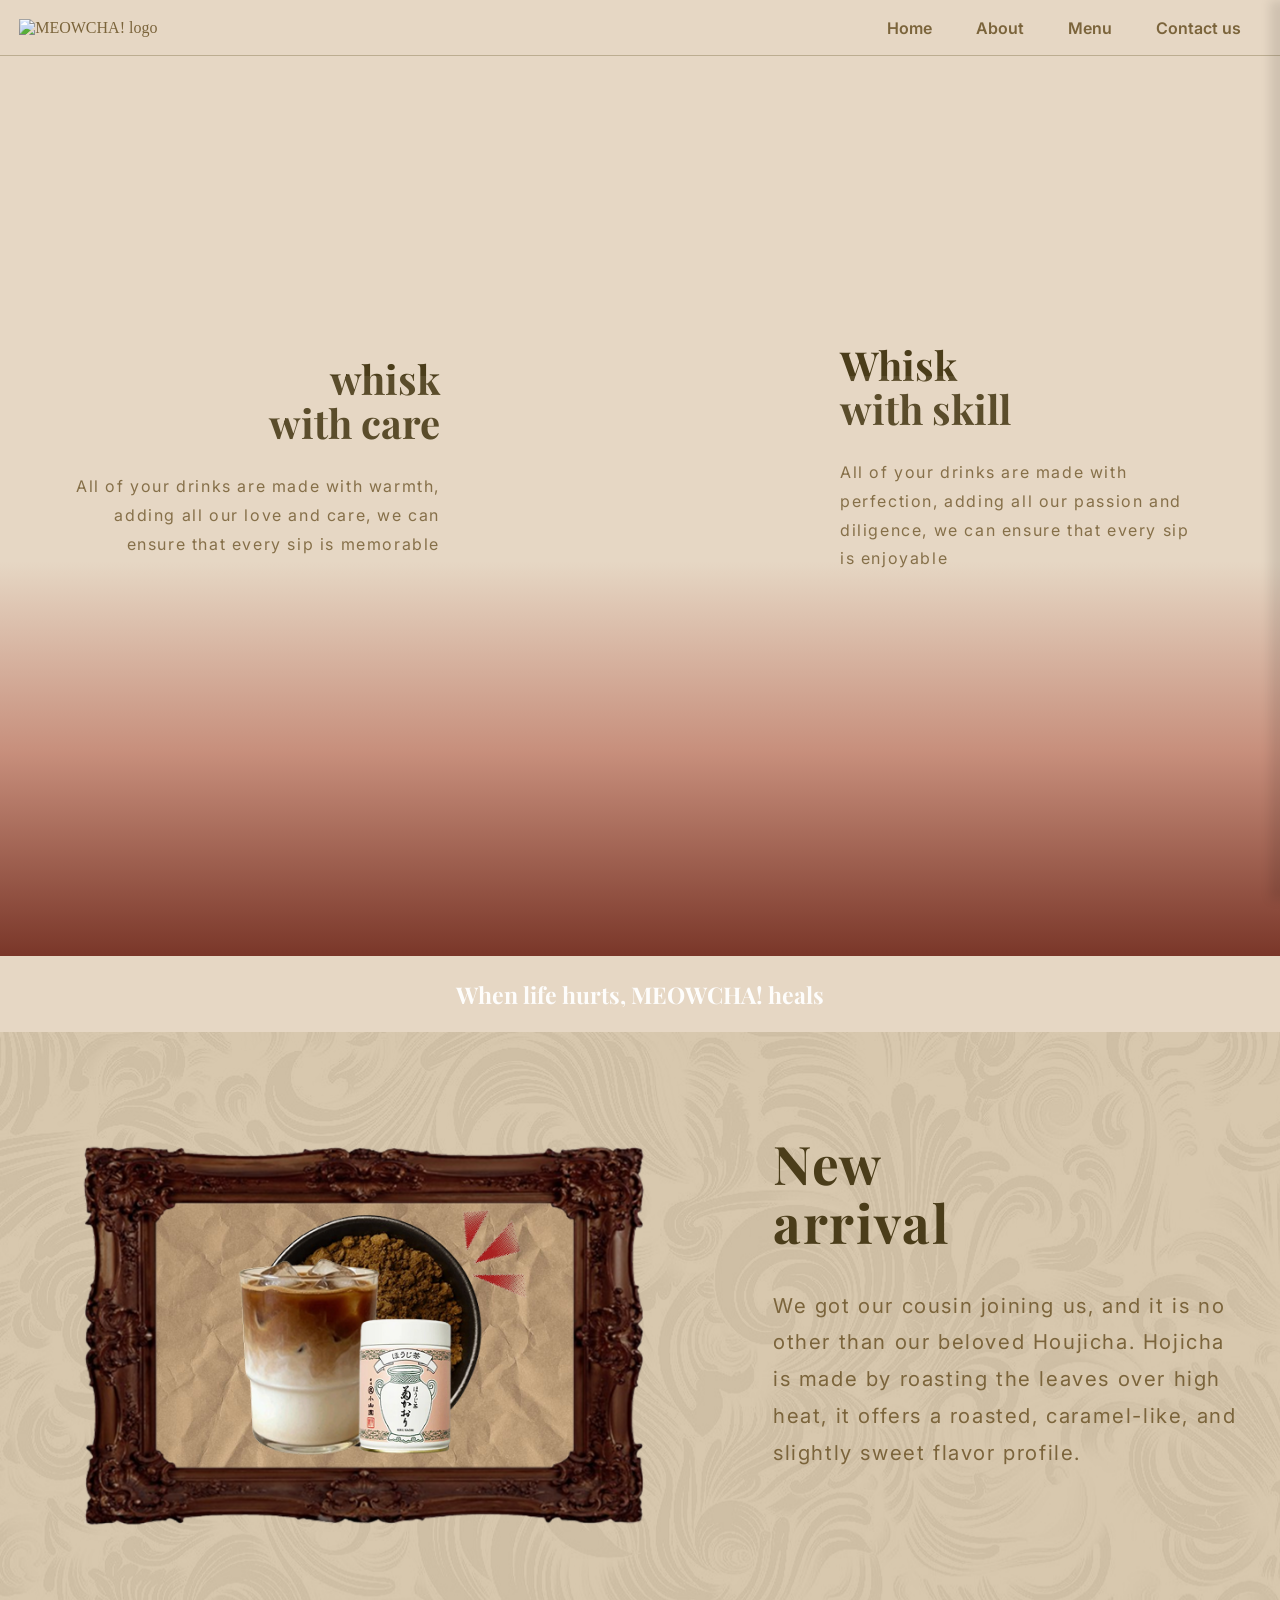
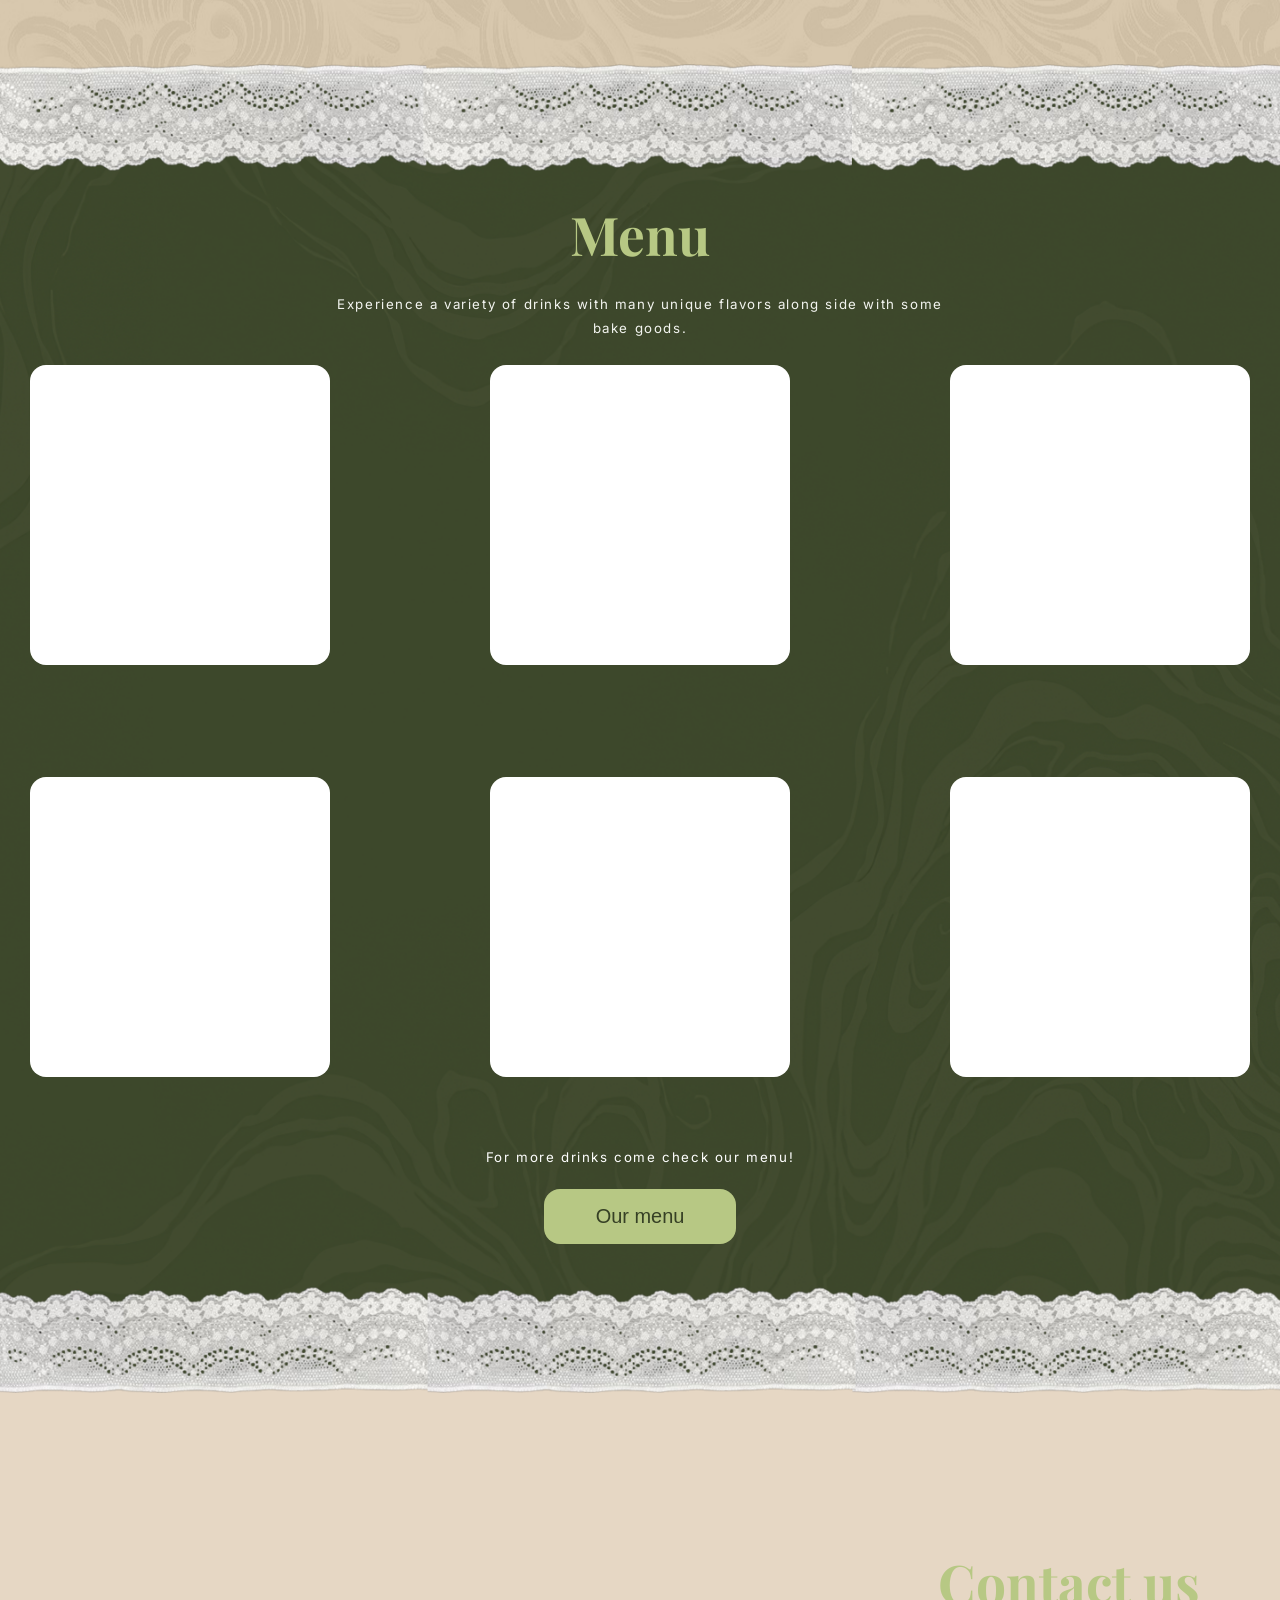
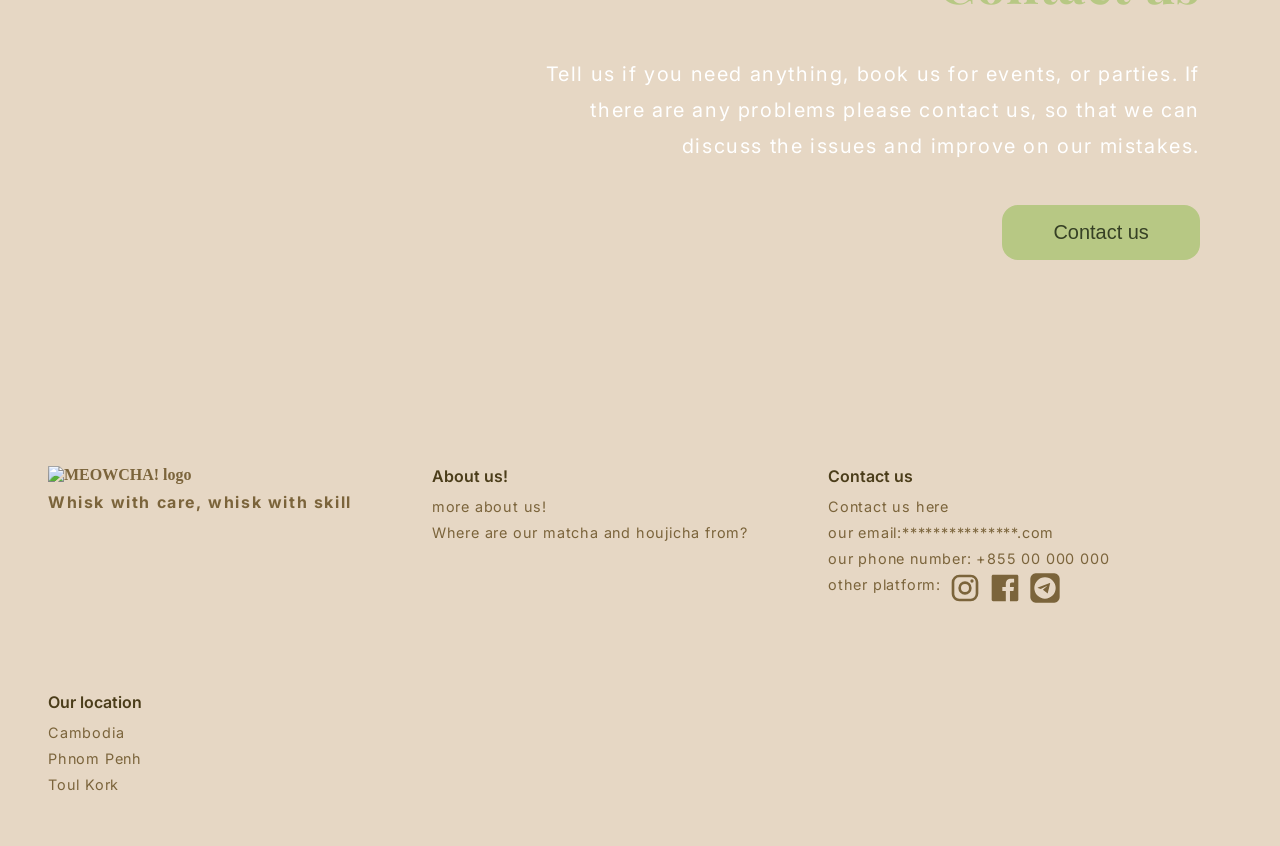
==== commit 4f3d7730: "Adding animation for homepage responsive, about us, contact us, and adding color to body" ====
--- a/index.html
+++ b/index.html
@@ -61,7 +61,7 @@
             <img src="./src/hero.png" alt="">
         </div>
 
-        <div class="text_container">
+        <div id="text2" class="text_container">
             <h1>Whisk</h1>
             <h1>with skill</h1>
             <div class="textPadding"></div>
--- a/style.css
+++ b/style.css
@@ -16,6 +16,7 @@
 
 body {
     min-height: 100vh;
+    background-color: var(--base);
 }
 
 header {
@@ -733,8 +734,39 @@
         /* order: 2; */
     }
 
+    #text2 {
+        animation-name: slideInText;
+        animation-duration: 0.8s;
+        animation-fill-mode: both;
+        animation-delay: 1.2s;
+        animation-timing-function: ease-in;
+    }
+
+    @keyframes slideInText {
+        0% {
+            transform: translateX(-70%);
+            opacity: 0;
+        }
+        100% {
+            transform: translateX(0%);
+            opacity: 1;
+        }
+    }
+
     #text1 {
         padding-top: 8rem;
+        animation-name: slideInRightText;
+    }
+
+    @keyframes slideInRightText {
+        0% {
+            transform: translateX(70%);
+            opacity: 0;
+        }
+        100% {
+            transform: translateX(0%);
+            opacity: 1;
+        }
     }
 
     .new_arrival_container {
